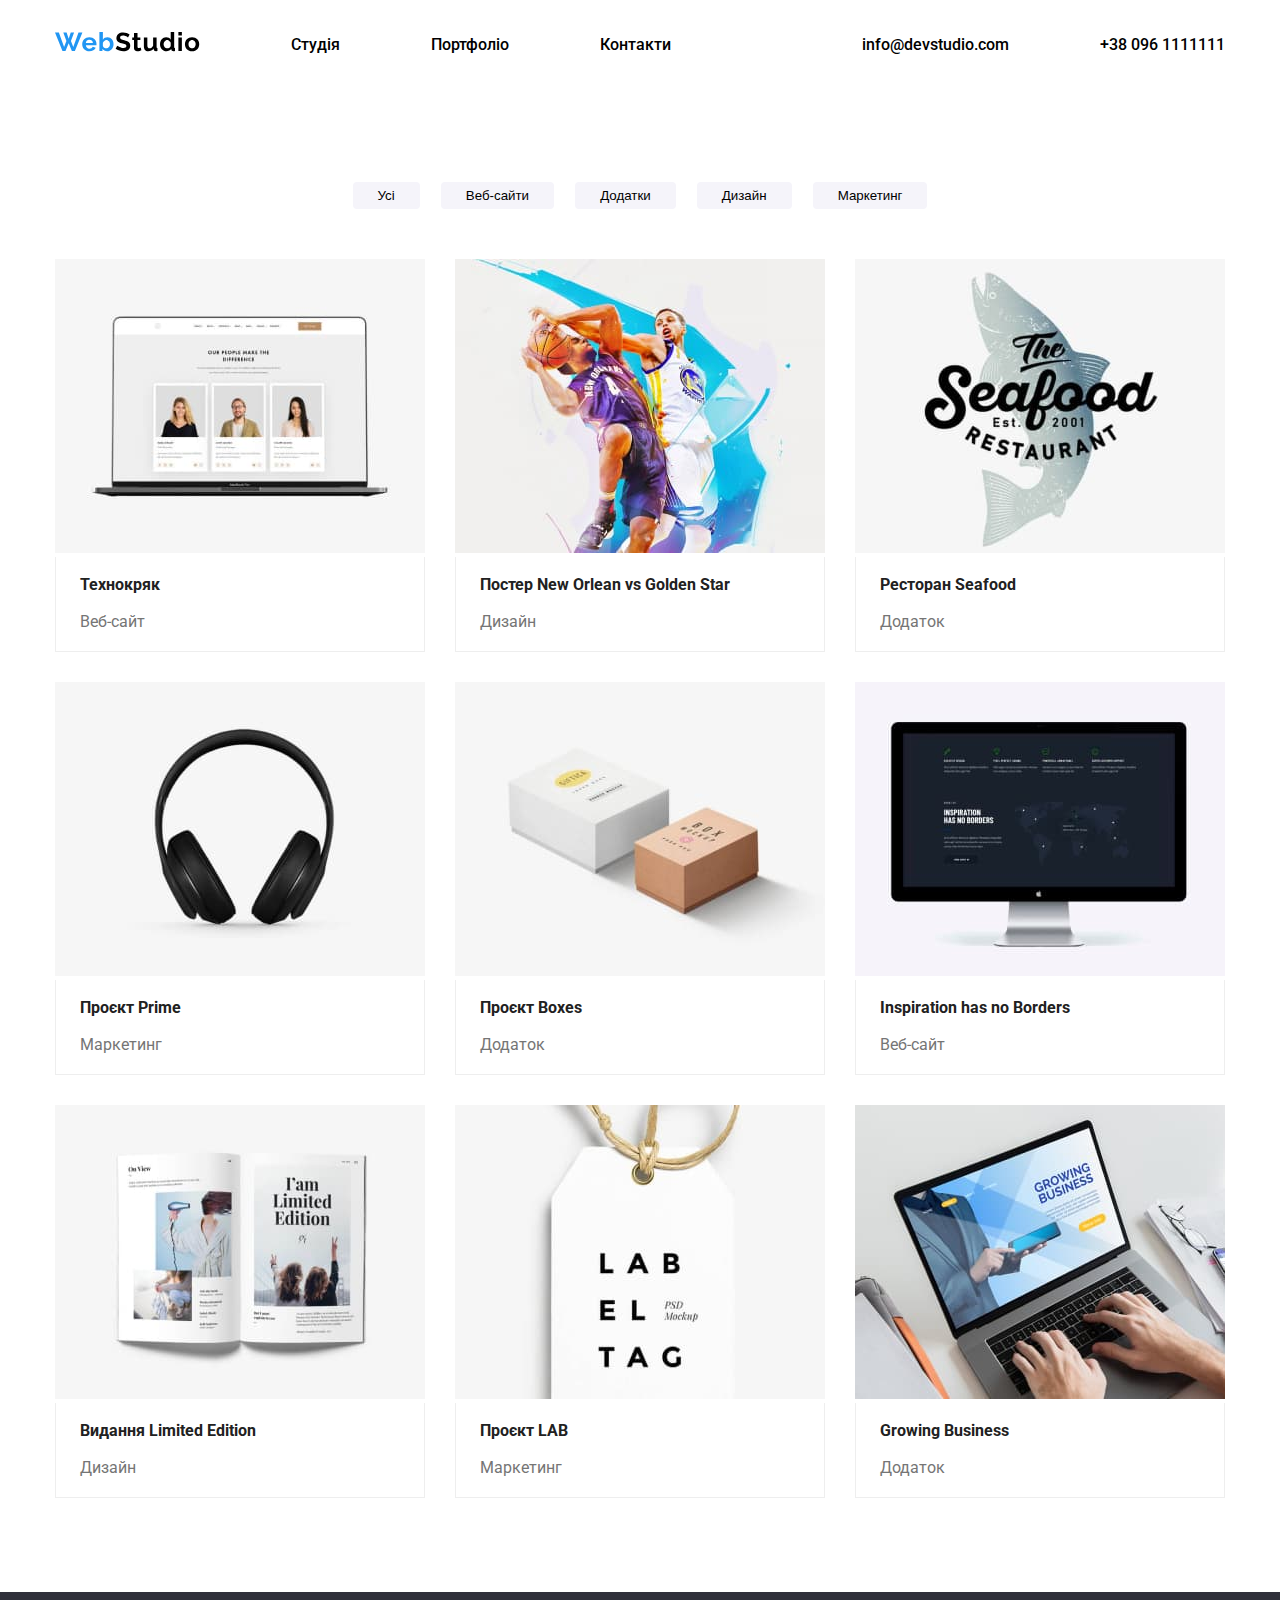
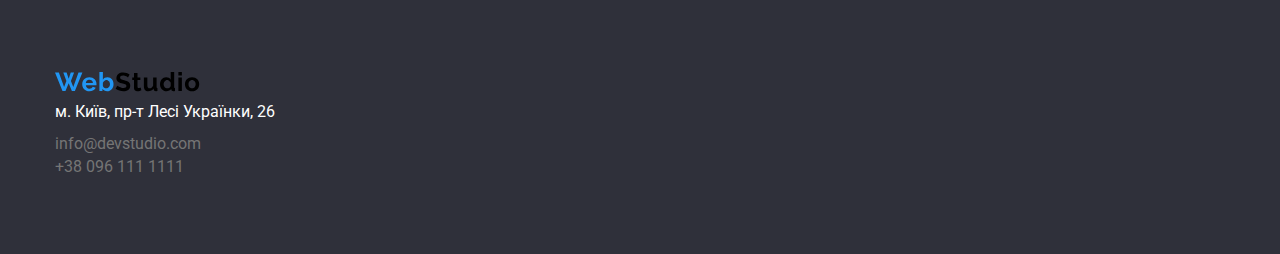
==== portfolio.html @ 3cc14bd9 "commit18" ====
<!DOCTYPE html>
<html lang="en">

<head>
    <meta charset="UTF-8">
    <meta name="viewport" content="width=device-width, initial-scale=1.0">
    <title>Portfolio</title>
    <link rel="stylesheet" href="portfolio.css">
    <link rel="stylesheet" href="photoportfolio/icons/style.css">
    <link rel="preconnect" href="https://fonts.googleapis.com">
    <link rel="preconnect" href="https://fonts.gstatic.com" crossorigin>
    <link href="https://fonts.googleapis.com/css2?family=Roboto:wght@400;500;700;900&display=swap" rel="stylesheet">
    <link rel="stylesheet" href="https://necolas.github.io/normalize.css/8.0.1/normalize.css">
</head>

<body>
    <main class="main">
    <header class="header">
        <div class="container">
            <nav class="navigation">
                <ul class="navigation-list">
                    <li class="navigation-item"><a class="navigation-link" href="#"><img class="logo"
                                src="photoportfolio/webstudio.svg" alt=""></a></li>
                    <li class="navigation-item"><a class="navigation-link" href="index.html">Студія</a></li>
                    <li class="navigation-item"><a class="navigation-link" href="#">Портфоліо</a></li>
                    <li class="navigation-item"><a class="navigation-link header-link_active" href="#">Контакти</a></li>
                    <li class="navigation-item"><a class="navigation-link" href="mailto:info@devstudio.com">info@devstudio.com</a></li>
                    <li class="navigation-item"><a class="navigation-link" href="tel:+38 096 111 11 11">+38 096 1111111</a></li>
                </ul>
            </nav>
        </div>
    </header>
    <section class="section1">
        <div class="container1">
            <button class="button" type="button">Усі</button>
            <button class="button" type="button">Веб-сайти</button>
            <button class="button" type="button">Додатки</button>
            <button class="button" type="button">Дизайн</button>
            <button class="button" type="button">Маркетинг</button>
        </div>
    </section>
    <section class="section2">
        <div class="container">
            <figure class="figure">
                <img src="photoportfolio/img.jpg" alt="">
                <div class="div-border">
                <figcaption class="name">Технокряк</figcaption>
                <br>
                <span class="text">Веб-сайт</span>
            </div>
            </figure>
            <figure class="figure">
                <img src="photoportfolio/imgone.jpg" alt="">
                <div class="div-border">
                <figcaption class="name">Постер New Orlean vs Golden Star</figcaption>
                <br>
                <span class="text">Дизайн</span>
            </div>
            </figure>
            <figure class="figure">
                <img src="photoportfolio/imgtwo.jpg" alt="">
                <div class="div-border">
                <figcaption class="name">Ресторан Seafood</figcaption>
                <br>
                <span class="text">Додаток</span>
            </div>
            </figure>
            <figure class="figure">
                <img src="photoportfolio/imgthree.jpg" alt="">
                <div class="div-border">
                <figcaption class="name">Проєкт Prime</figcaption>
                <br>
                <span class="text">Маркетинг</span>
            </div>
            </figure>
            <figure class="figure">
                <img src="photoportfolio/imgfour.jpg" alt="">
                <div class="div-border">
                <figcaption class="name">Проєкт Boxes</figcaption>
                <br>
                <span class="text">Додаток</span>
            </div>
            </figure>
            <figure class="figure">
                <img src="photoportfolio/imgfive.jpg" alt="">
                <div class="div-border">
                <figcaption class="name">Inspiration has no Borders</figcaption>
                <br>
                <span class="text">Веб-сайт</span>
            </div>
            </figure>
            <figure class="figure">
                <img src="photoportfolio/imgsix.jpg" alt="">
                <div class="div-border">
                <figcaption class="name">Видання Limited Edition</figcaption>
                <br>
                <span class="text">Дизайн</span>
            </div>
            </figure>
            <figure class="figure">
                <img src="photoportfolio/imgseven.jpg" alt="">
                <div class="div-border">
                <figcaption class="name">Проєкт LAB</figcaption>
                <br>
                <span class="text">Маркетинг</span>
            </div>
            </figure>
            <figure class="figure">
                <img src="photoportfolio/imgeight.jpg" alt="">
                <div class="div-border">
                <figcaption class="name">Growing Business</figcaption>
                <br>
                <span class="text">Додаток</span>
            </div>
            </figure>
        </div>
    </section>
    <footer class="footer">
        <div class="container">
            <img class="footer-photo" src="photoportfolio/webstudio.svg" alt="">
            <p class="footer-a">м. Київ, пр-т Лесі Українки, 26</p>
            <p class="footer-ab"><a class="footer-mail" href="mailto:info@devstudio.com">info@devstudio.com</a></p>
            <p class="footer-ab1"><a class="footer-tel" href="tel:+38 096 111 11 11">+38 096 111 1111</a></p>
        </div>
    </footer>
</main>
</body>

</html>
---- portfolio.css ----
* {
    margin: 0;
    padding: 0;
}

:root {
    --color-text-black: #2F303A;
    --color-acent: #2196f3;
    --color-whitegray: #757575;
    --color-black: #212121;
}

body {
    font-family: 'Roboto', sans-serif;
}

.container {
    width: 1170px;
    margin: 0 auto;
}

.container1{
    width: 575px;
    margin: 0 auto;
}

.navigation-list {
    display: flex;
    text-decoration: none;
    align-items: center;
    justify-content: space-between;
}

.header {
    padding: 32px 0 32px 0;
}

.navigation-list{
    list-style: none;
    font-weight: 500;
}

.navigation-item:not(:last-child) {
    margin-right: 55px;
}

.navigation-item:nth-child(4) {
    padding-right: 100px;
}

.navigation-link {
    color: black;
    text-decoration: none;
}

.navigation-link_active {
    color: var(--color-acent);
}

.navigation-link {
    position: relative;
    padding-bottom: 10px;
}

.navigation-link_active::after {
    content: '';
    position: absolute;
    width: 100%;
    height: 3px;
    background-color: var(--color-acent);
    bottom: 0;
    left: 0;
}

.navigation-link:hover {
    color: var(--color-acent);
}

.section1 .container1{
    display: flex;
    align-items: center;
    justify-content: space-between;
}

.button{
    border-radius: 4px;
    background-color: #F5F4FA;
    color: black;
    border-style: none;
    padding: 6px 25px;
    font-weight: 500;
    cursor: pointer;
    margin-top: 94px;
}

.button:hover{
    background-color: #2196f3;
    color: white;
}

.navigation-link:hover{
    color: var(--color-acent);
}

.section2 .container{
    display: flex;
    flex-wrap: wrap;
    gap: 30px;
}

.section2{
    margin-top: 50px;
    margin-bottom: 94px;
}

.figure{
    flex-basis: calc((100%-60px) / 3);
}

.name{
    font-weight: 700;
    color: #212121;
    line-height: 100%;
}

.text{
    font-weight: 400;
    color: #757575;
    line-height: 100%;
}

.footer{
    background-color: #2F303A;
    padding: 80px 0;
}

.footer-a{
    color: white;
    font-weight: 400;
    line-height: 200%;
}

.footer-ab{
    font-weight: 400;
    color: rgba(255, 255, 255, 0.6);
    line-height: 80%;
    margin: 10px 0
}

.footer-ab1{
    font-weight: 400;
    color: rgba(255, 255, 255, 0.6);
    line-height: 80%;
}

.footer-tel{
    color: #757575;
    list-style: none;
    text-decoration: none;
}

.footer-tel:hover{
    color: #2196f3;
}

.footer-mail:hover{
    color: #2196f3;
}


.footer-mail{
    color: #757575;
    list-style: none;
    text-decoration: none;
}

.div-border{
    border-bottom: 1px solid #EEEEEE;
    border-right: 1px solid #EEEEEE;
    border-left: 1px solid #EEEEEE;
    padding: 20px 24px;
}

figure:hover{
    box-shadow: 1px 2px 6px 0px #00000065;
}
---- photoportfolio/icons/style.css ----
@font-face {
  font-family: 'icomoon';
  src:  url('fonts/icomoon.eot?6dhn4u');
  src:  url('fonts/icomoon.eot?6dhn4u#iefix') format('embedded-opentype'),
    url('fonts/icomoon.ttf?6dhn4u') format('truetype'),
    url('fonts/icomoon.woff?6dhn4u') format('woff'),
    url('fonts/icomoon.svg?6dhn4u#icomoon') format('svg');
  font-weight: normal;
  font-style: normal;
  font-display: block;
}

[class^="icon-"], [class*=" icon-"] {
  /* use !important to prevent issues with browser extensions that change fonts */
  font-family: 'icomoon' !important;
  speak: never;
  font-style: normal;
  font-weight: normal;
  font-variant: normal;
  text-transform: none;
  line-height: 1;

  /* Better Font Rendering =========== */
  -webkit-font-smoothing: antialiased;
  -moz-osx-font-smoothing: grayscale;
}

.icon-Logofive:before {
  content: "\e900";
}
.icon-Logofour:before {
  content: "\e901";
}
.icon-Logothree:before {
  content: "\e902";
}
.icon-Logotwo:before {
  content: "\e903";
}
.icon-Logoone:before {
  content: "\e904";
}
.icon-Logo:before {
  content: "\e905";
}
.icon-linkedin:before {
  content: "\e906";
}
.icon-facebook:before {
  content: "\e907";
}
.icon-twitter:before {
  content: "\e908";
}
.icon-insta:before {
  content: "\e909";
}
.icon-smartphone:before {
  content: "\e90a";
}
.icon-envelope:before {
  content: "\e90b";
}
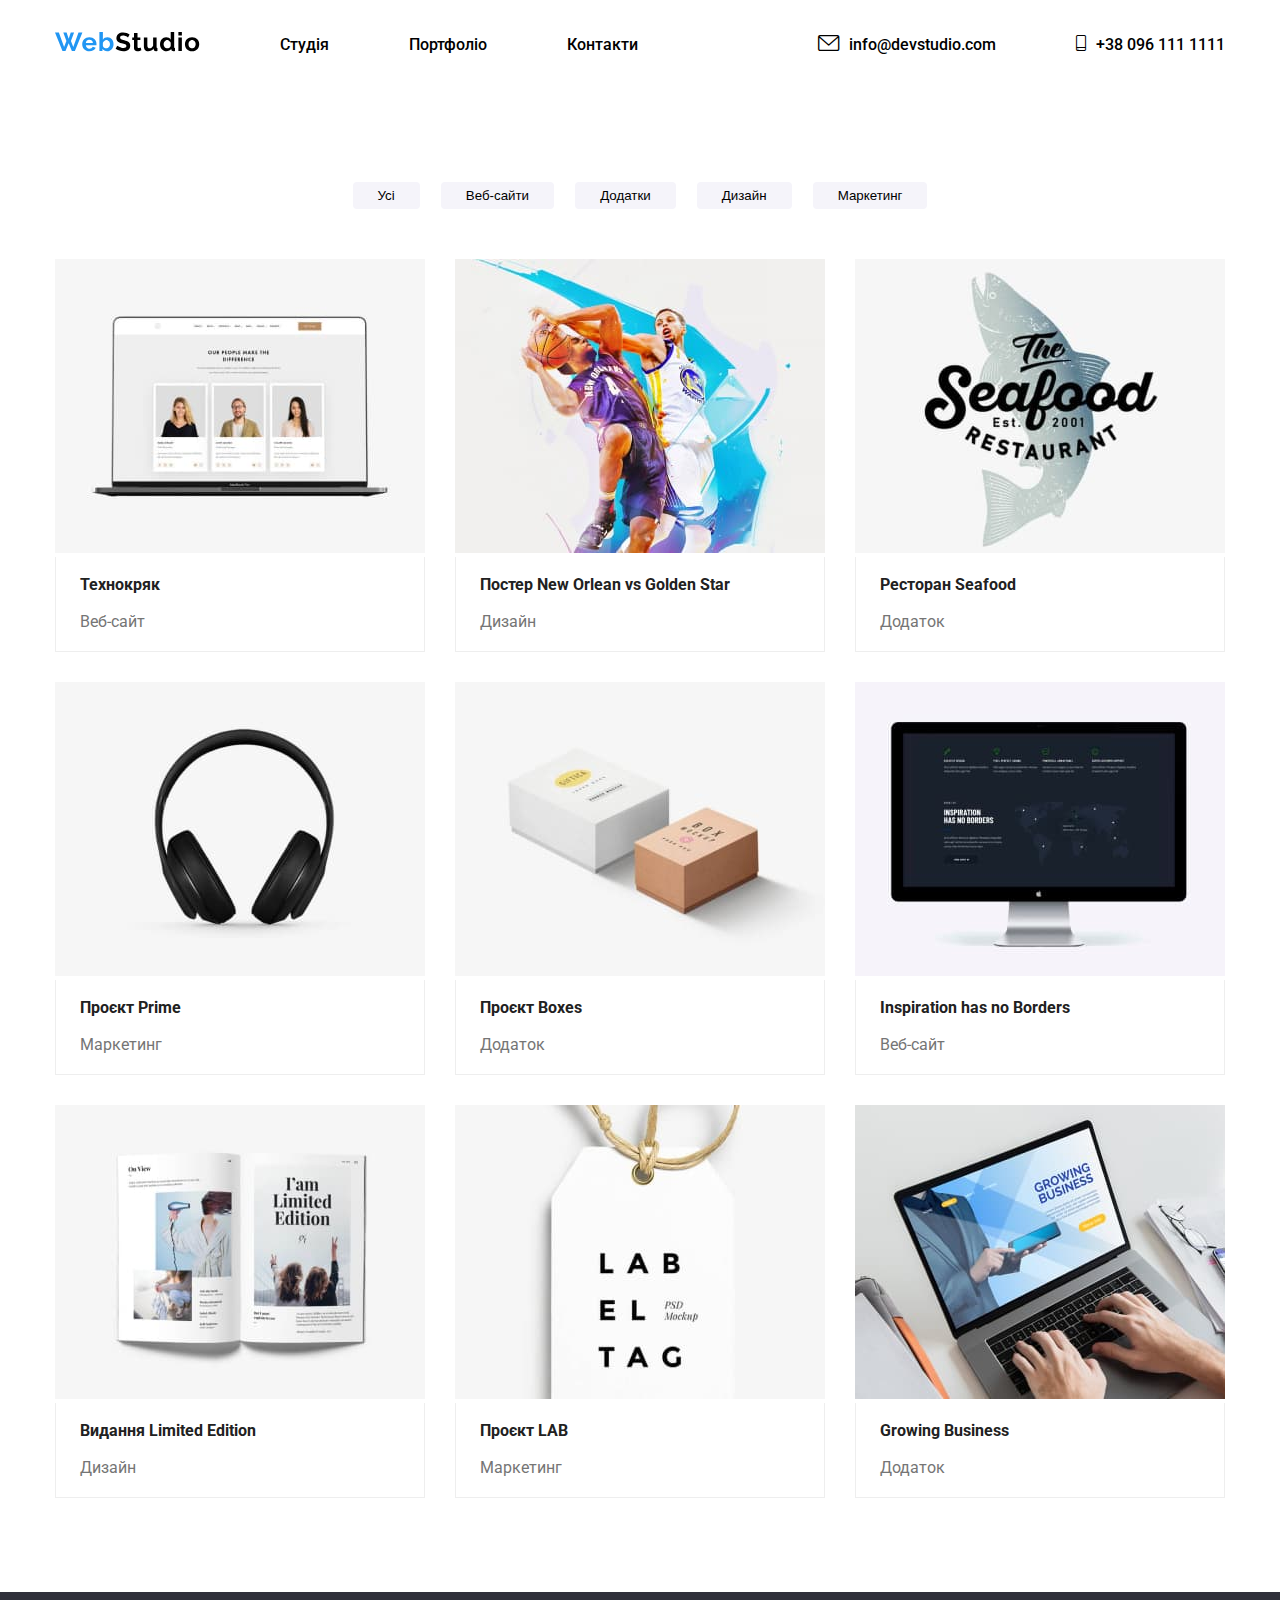
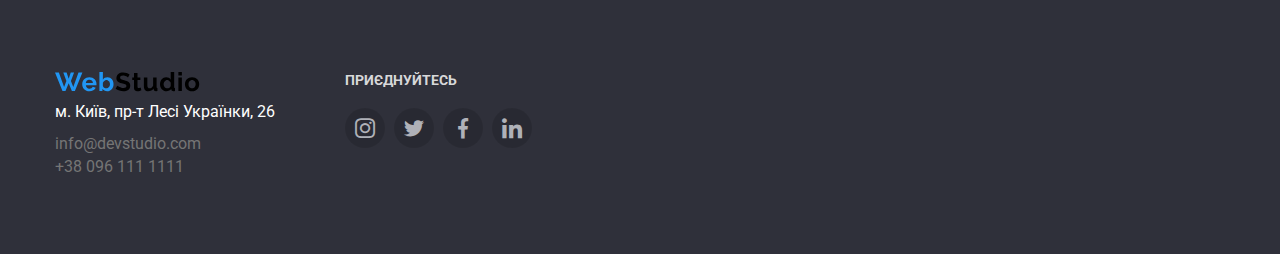
==== commit 49e2c8e0: "commit100" ====
--- a/portfolio.html
+++ b/portfolio.html
@@ -24,8 +24,9 @@
                     <li class="navigation-item"><a class="navigation-link" href="index.html">Студія</a></li>
                     <li class="navigation-item"><a class="navigation-link" href="#">Портфоліо</a></li>
                     <li class="navigation-item"><a class="navigation-link header-link_active" href="#">Контакти</a></li>
-                    <li class="navigation-item"><a class="navigation-link" href="mailto:info@devstudio.com">info@devstudio.com</a></li>
-                    <li class="navigation-item"><a class="navigation-link" href="tel:+38 096 111 11 11">+38 096 1111111</a></li>
+                    <li class="navigation-item"><a class="navigation-link" href="mailto:info@devstudio.com"><i class="icon-mail icon-envelope"></i>info@devstudio.com</a></li>
+                    <li class="navigation-item"><a class="navigation-link" href="tel:+38 096 111 11 11"><i class="icon-tel icon-smartphone"></i>+38 096 111
+                            1111</a></li>
                 </ul>
             </nav>
         </div>
@@ -117,10 +118,22 @@
     </section>
     <footer class="footer">
         <div class="container">
-            <img class="footer-photo" src="photoportfolio/webstudio.svg" alt="">
+            <div class="footer-mail-tel">
+            <img class="footer-photo" src="webstudiophoto/webstudio.svg" alt="">
             <p class="footer-a">м. Київ, пр-т Лесі Українки, 26</p>
             <p class="footer-ab"><a class="footer-mail" href="mailto:info@devstudio.com">info@devstudio.com</a></p>
             <p class="footer-ab1"><a class="footer-tel" href="tel:+38 096 111 11 11">+38 096 111 1111</a></p>
+        </div>
+            <div class="footer-links">
+                <p class="footer-links-text">ПРИЄДНУЙТЕСЬ</p>
+                <div class="footer-links-all">
+                        <a class="icon-link-footer" href="#"><i class="icon-fonts-link icon-insta"></i></a>
+                        <a class="icon-link-footer" href="#"><i class="icon-fonts-link icon-twitter"></i></a>
+                        <a class="icon-link-footer" href="#"><i class="icon-fonts-link icon-facebook"></i></a>
+                        <a class="icon-link-footer" href="#"><i class="icon-fonts-link icon-linkedin"></i></a>
+                    </div>
+                </div>
+            </div>
         </div>
     </footer>
 </main>
--- a/portfolio.css
+++ b/portfolio.css
@@ -38,6 +38,14 @@
 .navigation-list{
     list-style: none;
     font-weight: 500;
+}
+
+.icon-mail{
+    padding-right: 10px;
+}
+
+.icon-tel{
+    padding-right: 10px;
 }
 
 .navigation-item:not(:last-child) {
@@ -134,6 +142,10 @@
     padding: 80px 0;
 }
 
+.footer .container{
+    display: flex;
+}
+
 .footer-a{
     color: white;
     font-weight: 400;
@@ -185,3 +197,37 @@
     box-shadow: 1px 2px 6px 0px #00000065;
 }
 
+.icon-link-footer {
+    display: inline-block;
+    color: #AFB1B8;
+    text-decoration: none;
+    padding: 10px;
+    border-radius: 50%;
+    background-color: rgba(0, 0, 0, 0.13);
+}
+
+.icon-link-footer:hover {
+    color: #ffffff;
+    background-color: var(--color-acent);
+}
+
+.footer-links{
+    margin-left: 70px;
+}
+
+.footer-links-text{
+    font-weight: 700;
+    font-size: 14px;
+    color: #ffffffd0;
+    line-height: 16px;
+    margin-bottom: 20px;
+}
+
+.icon-fonts-link{
+    font-size: 20px;
+}
+
+.icon-link-footer:not(:last-child){
+    margin-right: 5px;
+}
+
